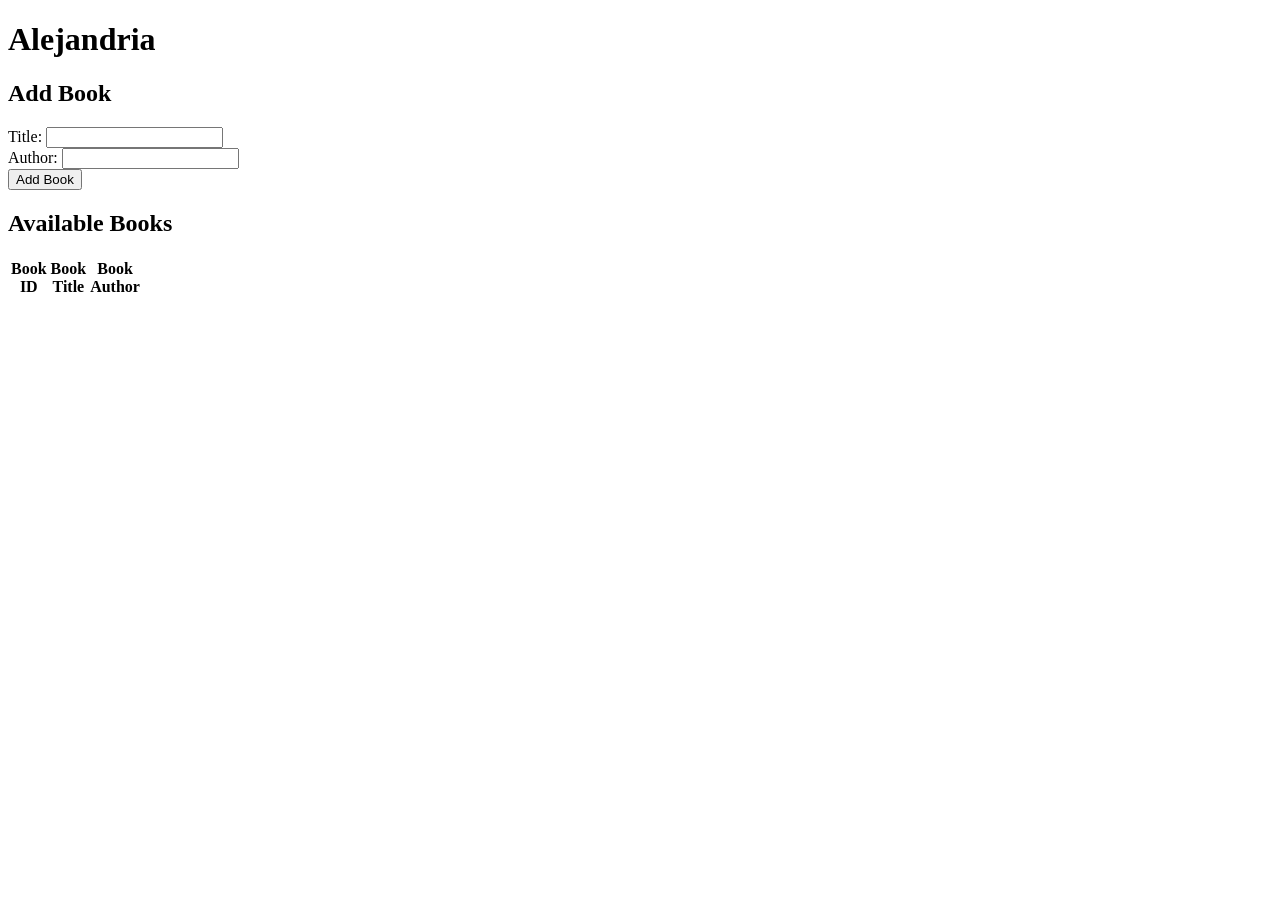
==== frontend/index.html @ a6811c59 "feat: add frontend book creation and listing" ====
<!DOCTYPE html>
<html lang="en">
<head>
    <meta charset="UTF-8">
    <meta name="viewport" content="width=device-width, initial-scale=1.0">

    <title>Alejandria</title>

    <link rel="stylesheet" href="./css/style.css">
</head>

<body>

    <main id="head">
        <h1>Alejandria</h1>
        <section>
    <h2>Add Book</h2>

    <form id="book-form">
        <div>
            <label for="title">Title:</label>
            <input
                type="text"
                id="title"
                name="title"
                required
            >
        </div>

        <div>
            <label for="author">Author:</label>
            <input
                type="text"
                id="author"
                name="author"
                required
            >
        </div>

        <button type="submit">Add Book</button>
    </form>

    <p id="form-message"></p>
</section>

        <section>
            <h2>Available Books</h2>

            <table>
                <thead>
                    <tr>
                        <th>Book<br>ID</th>
                        <th>Book<br>Title</th>
                        <th>Book<br>Author</th>
                    </tr>
                </thead>

                <tbody id="books-list">
                </tbody>
            </table>
        </section>
    </main>

    <script src="./js/app.js"></script>
</body>
</html>
---- frontend/css/style.css ----
.book-form {
    background-color: blueviolet;
}

.head{
    font-family: Georgia, 'Times New Roman', Times, serif;
}
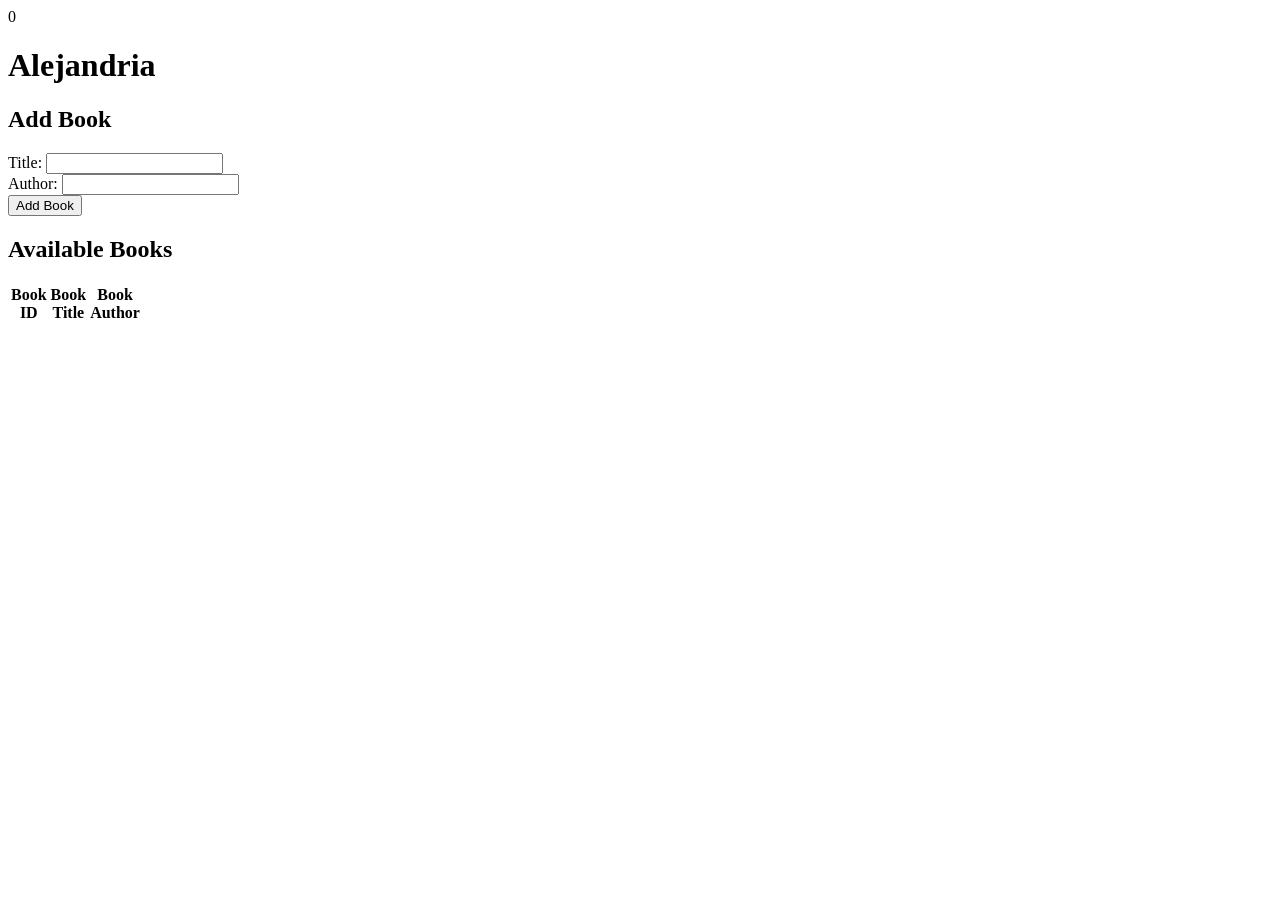
==== commit e96c7cbf: "varon, yo cambie el indexhtml xd" ====
--- a/frontend/index.html
+++ b/frontend/index.html
@@ -11,7 +11,7 @@
 
 <body>
 
-    <main id="head">
+    <main id="head"> 0
         <h1>Alejandria</h1>
         <section>
     <h2>Add Book</h2>
--- a/frontend/css/style.css
+++ b/frontend/css/style.css
@@ -4,4 +4,6 @@
 
 .head{
     font-family: Georgia, 'Times New Roman', Times, serif;
-}+    background-color: blue;
+}
+
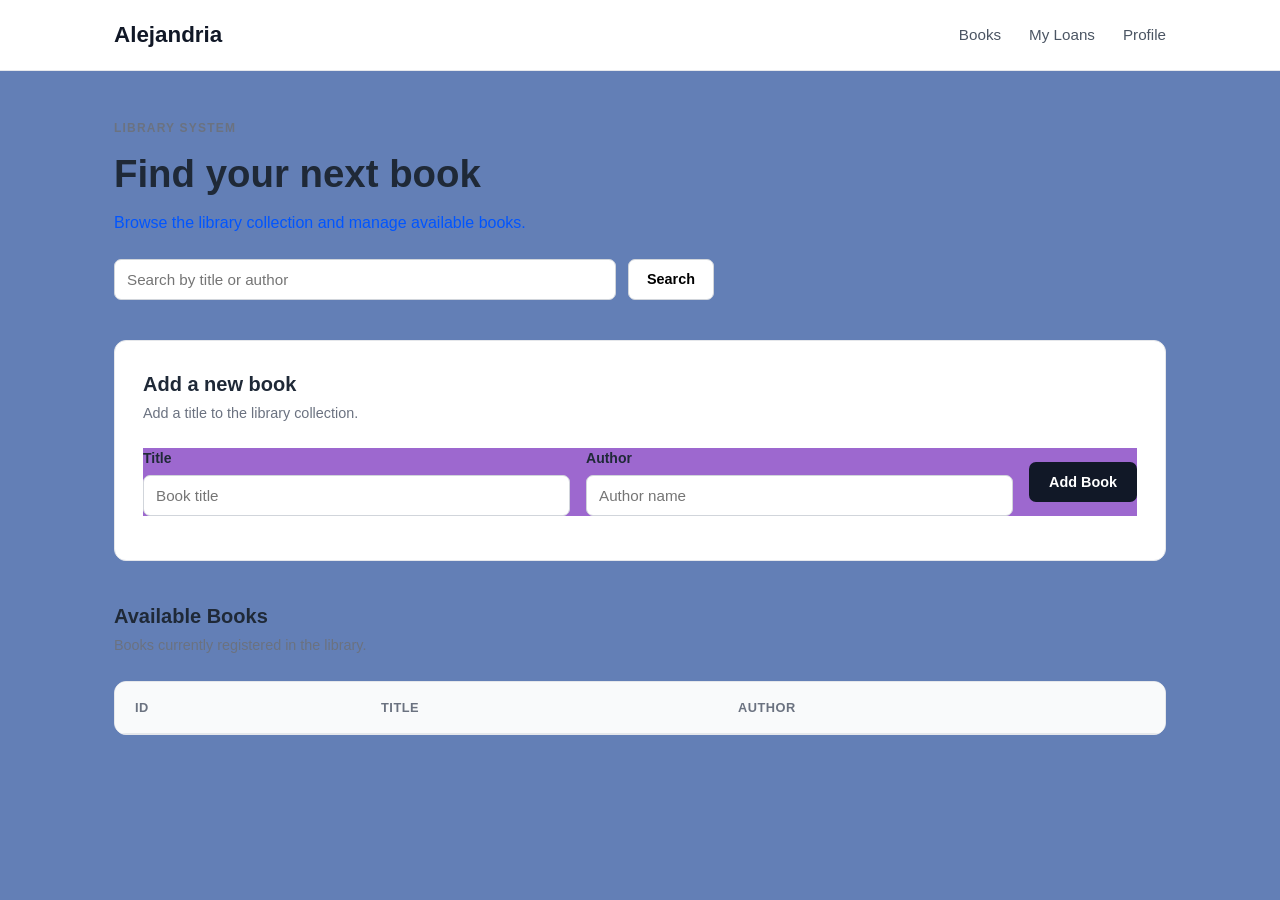
==== commit 2c1921e7: "feat: add in-memory repository for database-free development" ====
--- a/frontend/index.html
+++ b/frontend/index.html
@@ -10,55 +10,114 @@
 </head>
 
 <body>
+    <header class="navbar">
+        <div class="navbar-container">
+            <a href="#" class="logo">Alejandria</a>
 
-    <main id="head"> 0
-        <h1>Alejandria</h1>
-        <section>
-    <h2>Add Book</h2>
+            <nav class="nav-links">
+                <a href="#">Books</a>
+                <a href="#">My Loans</a>
+                <a href="#">Profile</a>
+            </nav>
+        </div>
+    </header>
 
-    <form id="book-form">
-        <div>
-            <label for="title">Title:</label>
-            <input
-                type="text"
-                id="title"
-                name="title"
-                required
-            >
-        </div>
+    <main class="container">
 
-        <div>
-            <label for="author">Author:</label>
-            <input
-                type="text"
-                id="author"
-                name="author"
-                required
-            >
-        </div>
+        <section class="hero">
+            <p class="eyebrow">Library System</p>
 
-        <button type="submit">Add Book</button>
-    </form>
+            <h1 "text-align: center;">Find your next book</h1>
 
-    <p id="form-message"></p>
-</section>
+            <p class="hero-description">
+                Browse the library collection and manage available books.
+            </p>
 
-        <section>
-            <h2>Available Books</h2>
+            <div class="search-container">
+                <input
+                    type="search"
+                    id="book-search"
+                    placeholder="Search by title or author"
+                >
 
-            <table>
-                <thead>
-                    <tr>
-                        <th>Book<br>ID</th>
-                        <th>Book<br>Title</th>
-                        <th>Book<br>Author</th>
-                    </tr>
-                </thead>
+                <button
+                    type="button"
+                    class="secondary-button"
+                    id="search-button"
+                >
+                    Search
+                </button>
+            </div>
+        </section>
 
-                <tbody id="books-list">
-                </tbody>
-            </table>
+        <section class="card">
+            <div class="section-heading">
+                <div>
+                    <h2>Add a new book</h2>
+                    <p>Add a title to the library collection.</p>
+                </div>
+            </div>
+
+            <form id="book-form" class="book-form">
+
+                <div class="form-group">
+                    <label for="title">Title</label>
+
+                    <input
+                        type="text"
+                        id="title"
+                        name="title"
+                        placeholder="Book title"
+                        required
+                    >
+                </div>
+
+                <div class="form-group">
+                    <label for="author">Author</label>
+
+                    <input
+                        type="text"
+                        id="author"
+                        name="author"
+                        placeholder="Author name"
+                        required
+                    >
+                </div>
+
+                <button type="submit" class="primary-button">
+                    Add Book
+                </button>
+            </form>
+
+            <p id="form-message" class="form-message"></p>
         </section>
+
+        <section class="books-section">
+
+            <div class="section-heading">
+                <div>
+                    <h2>Available Books</h2>
+                    <p>Books currently registered in the library.</p>
+                </div>
+            </div>
+
+            <div class="table-container">
+                <table>
+                    <thead>
+                        <tr>
+                            <th>ID</th>
+                            <th>Title</th>
+                            <th>Author</th>
+                        </tr>
+                    </thead>
+
+                    <tbody id="books-list">
+                    </tbody>
+                </table>
+            </div>
+
+        </section>
+
     </main>
 
     <script src="./js/app.js"></script>
--- a/frontend/css/style.css
+++ b/frontend/css/style.css
@@ -1,5 +1,173 @@
+* {
+    margin: 0;
+    padding: 0;
+    box-sizing: border-box;
+}
+
+body {
+    font-family: Arial, Helvetica, sans-serif;
+    background: #637fb6;
+    color: #1f2937;
+    line-height: 1.5;
+    /* background-image: url(../images/alejandria.png); */
+    background-size: cover;
+    background-position: center;
+    background-repeat: no-repeat;
+    background-attachment: fixed;
+    min-height: 100vh;
+}
+
+
+/* NAVBAR */
+
+.navbar {
+    background: white;
+    border-bottom: 1px solid #e5e7eb;
+}
+
+.navbar-container {
+    max-width: 1100px;
+    margin: 0 auto;
+
+    height: 70px;
+
+    display: flex;
+    align-items: center;
+    justify-content: space-between;
+
+    padding: 0 24px;
+}
+
+.logo {
+    font-size: 1.4rem;
+    font-weight: 700;
+    text-decoration: none;
+    color: #111827;
+}
+
+.nav-links {
+    display: flex;
+    gap: 28px;
+}
+
+.nav-links a {
+    color: #4b5563;
+    text-decoration: none;
+    font-size: 0.95rem;
+}
+
+.nav-links a:hover {
+    color: #111827;
+}
+
+
+/* PAGE */
+
+.container {
+    max-width: 1100px;
+    margin: 0 auto;
+    padding: 48px 24px;
+}
+
+
+/* HERO */
+
+.hero {
+    margin-bottom: 40px;
+}
+
+
+
+.eyebrow {
+    text-transform: uppercase;
+    font-size: 0.75rem;
+    font-weight: 700;
+    letter-spacing: 0.1em;
+    color: #6b7280;
+    margin-bottom: 8px;
+}
+
+.hero h1 {
+    font-size: 2.4rem;
+    margin-bottom: 8px;
+}
+
+.hero-description {
+    color: #0055ff;
+    margin-bottom: 24px;
+}
+
+.search-container {
+    display: flex;
+    gap: 12px;
+    max-width: 600px;
+}
+
+.search-container input {
+    flex: 1;
+}
+
+
+/* CARDS */
+
+.card {
+    background: white;
+
+    border: 1px solid #e5e7eb;
+    border-radius: 12px;
+
+    padding: 28px;
+
+    margin-bottom: 40px;
+}
+
+.section-heading {
+    display: flex;
+    justify-content: space-between;
+    align-items: center;
+
+    margin-bottom: 24px;
+}
+
+.section-heading h2 {
+    font-size: 1.25rem;
+    margin-bottom: 4px;
+}
+
+.section-heading p {
+    color: #6b7280;
+    font-size: 0.9rem;
+}
+
+
+/* FORM */
+
 .book-form {
-    background-color: blueviolet;
+    display: grid;
+
+    grid-template-columns:
+        minmax(0, 1fr)
+        minmax(0, 1fr)
+        auto;
+
+    gap: 16px;
+
+    align-items: center;
+    border-radius: 8;
+}
+
+.form-group {
+    display: flex;
+    flex-direction: column;
+    gap: 6px;
+}
+
+label {
+    font-size: 0.875rem;
+    font-weight: 600;
+}
+.book-form {
+    background-color: rgb(157, 104, 207);
 }
 
 .head{
@@ -7,3 +175,140 @@
     background-color: blue;
 }
 
+
+input {
+    width: 100%;
+
+    padding: 11px 12px;
+
+    border: 1px solid #d1d5db;
+    border-radius: 7px;
+
+    font-size: 0.95rem;
+
+    outline: none;
+}
+
+input:focus {
+    border-color: #374151;
+}
+
+
+/* BUTTONS */
+
+button {
+    cursor: pointer;
+    font-size: 0.9rem;
+}
+
+.primary-button {
+    border: none;
+    border-radius: 7px;
+
+    background: #111827;
+    color: white;
+
+    padding: 12px 20px;
+
+    font-weight: 600;
+}
+
+.primary-button:hover {
+    background: #374151;
+}
+
+.secondary-button {
+    background: white;
+
+    border: 1px solid #d1d5db;
+    border-radius: 7px;
+
+    padding: 10px 18px;
+
+    font-weight: 600;
+}
+
+.secondary-button:hover {
+    background: #f3f4f6;
+}
+
+.form-message {
+    margin-top: 16px;
+    font-size: 0.9rem;
+}
+
+
+/* BOOK TABLE */
+
+.books-section {
+    margin-top: 20px;
+}
+
+.table-container {
+    background: white;
+
+    border: 1px solid #e5e7eb;
+    border-radius: 12px;
+
+    overflow: hidden;
+}
+
+table {
+    width: 100%;
+    border-collapse: collapse;
+}
+
+thead {
+    background: #f9fafb;
+}
+
+th,
+td {
+    text-align: left;
+
+    padding: 16px 20px;
+
+    border-bottom: 1px solid #e5e7eb;
+}
+
+th {
+    font-size: 0.8rem;
+    text-transform: uppercase;
+    letter-spacing: 0.04em;
+    color: #6b7280;
+}
+
+td {
+    font-size: 0.95rem;
+}
+
+tbody tr:hover {
+    background: #f9fafb;
+}
+
+tbody tr:last-child td {
+    border-bottom: none;
+}
+
+
+/* RESPONSIVE */
+
+@media (max-width: 700px) {
+
+    .nav-links {
+        display: none;
+    }
+
+    .book-form {
+        grid-template-columns: 1fr;
+    }
+
+    .search-container {
+        flex-direction: column;
+    }
+
+    .hero h1 {
+        font-size: 2rem;
+    }
+
+}
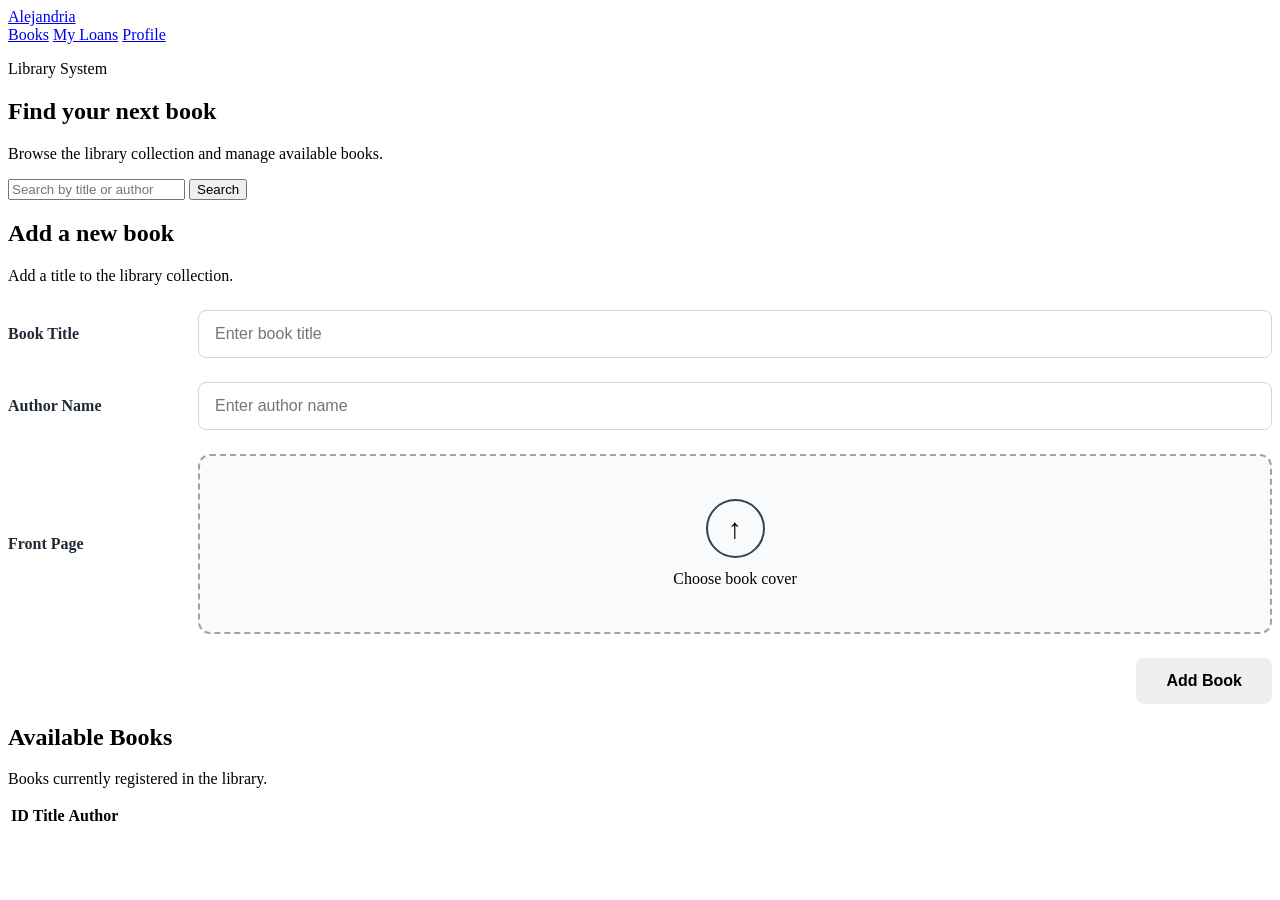
==== commit 9aebf8b7: "feat: add memory repository and update book form design" ====
--- a/frontend/index.html
+++ b/frontend/index.html
@@ -1,5 +1,6 @@
 <!DOCTYPE html>
 <html lang="en">
+
 <head>
     <meta charset="UTF-8">
     <meta name="viewport" content="width=device-width, initial-scale=1.0">
@@ -10,8 +11,10 @@
 </head>
 
 <body>
+
     <header class="navbar">
         <div class="navbar-container">
+
             <a href="#" class="logo">Alejandria</a>
 
             <nav class="nav-links">
@@ -19,21 +22,24 @@
                 <a href="#">My Loans</a>
                 <a href="#">Profile</a>
             </nav>
+
         </div>
     </header>
 
     <main class="container">
 
         <section class="hero">
+
             <p class="eyebrow">Library System</p>
 
-            <h1 "text-align: center;">Find your next book</h1>
+            <h1>Find your next book</h1>
 
             <p class="hero-description">
                 Browse the library collection and manage available books.
             </p>
 
             <div class="search-container">
+
                 <input
                     type="search"
                     id="book-search"
@@ -47,73 +53,149 @@
                 >
                     Search
                 </button>
-            </div>
+
+            </div>
+
         </section>
 
         <section class="card">
+
             <div class="section-heading">
+
                 <div>
                     <h2>Add a new book</h2>
-                    <p>Add a title to the library collection.</p>
-                </div>
+
+                    <p>
+                        Add a title to the library collection.
+                    </p>
+                </div>
+
             </div>
 
             <form id="book-form" class="book-form">
 
-                <div class="form-group">
-                    <label for="title">Title</label>
+                <div class="form-row">
+
+                    <label for="title">
+                        Book Title
+                    </label>
 
                     <input
                         type="text"
                         id="title"
                         name="title"
-                        placeholder="Book title"
+                        placeholder="Enter book title"
                         required
                     >
-                </div>
-
-                <div class="form-group">
-                    <label for="author">Author</label>
+
+                </div>
+
+                <div class="form-row">
+
+                    <label for="author">
+                        Author Name
+                    </label>
 
                     <input
                         type="text"
                         id="author"
                         name="author"
-                        placeholder="Author name"
+                        placeholder="Enter author name"
                         required
                     >
-                </div>
-
-                <button type="submit" class="primary-button">
-                    Add Book
-                </button>
+
+                </div>
+
+                <div class="form-row">
+
+                    <label for="front-page">
+                        Front Page
+                    </label>
+
+                    <div class="cover-container">
+
+                        <label
+                            for="front-page"
+                            class="cover-upload"
+                        >
+
+                            <div class="upload-icon">
+                                ↑
+                            </div>
+
+                            <span>
+                                Choose book cover
+                            </span>
+
+                        </label>
+
+                        <input
+                            type="file"
+                            id="front-page"
+                            name="front-page"
+                            accept="image/*"
+                            hidden
+                        >
+
+                    </div>
+
+                </div>
+
+                <div class="form-actions">
+
+                    <button
+                        type="submit"
+                        class="primary-button"
+                    >
+                        Add Book
+                    </button>
+
+                </div>
+
             </form>
 
-            <p id="form-message" class="form-message"></p>
+            <p
+                id="form-message"
+                class="form-message"
+            ></p>
+
         </section>
 
         <section class="books-section">
 
             <div class="section-heading">
+
                 <div>
+
                     <h2>Available Books</h2>
-                    <p>Books currently registered in the library.</p>
-                </div>
+
+                    <p>
+                        Books currently registered in the library.
+                    </p>
+
+                </div>
+
             </div>
 
             <div class="table-container">
+
                 <table>
+
                     <thead>
+
                         <tr>
                             <th>ID</th>
                             <th>Title</th>
                             <th>Author</th>
                         </tr>
+
                     </thead>
 
                     <tbody id="books-list">
                     </tbody>
+
                 </table>
+
             </div>
 
         </section>
@@ -121,5 +203,7 @@
     </main>
 
     <script src="./js/app.js"></script>
+
 </body>
+
 </html>
--- a/frontend/css/style.css
+++ b/frontend/css/style.css
@@ -1,314 +1,105 @@
-* {
-    margin: 0;
+.book-form {
+    display: flex;
+    flex-direction: column;
+    gap: 24px;
+
+    margin-top: 25px;
     padding: 0;
+
+    background: transparent;
+}
+
+.form-row {
+    display: grid;
+    grid-template-columns: 160px 1fr;
+    gap: 30px;
+    align-items: center;
+}
+
+.form-row > label:first-child {
+    font-size: 16px;
+    font-weight: 600;
+    color: #1f2937;
+}
+
+.form-row input[type="text"] {
+    width: 100%;
+
+    padding: 14px 16px;
+
+    border: 1px solid #d1d5db;
+    border-radius: 8px;
+
+    background: white;
+
+    font-size: 16px;
+
     box-sizing: border-box;
 }
 
-body {
-    font-family: Arial, Helvetica, sans-serif;
-    background: #637fb6;
-    color: #1f2937;
-    line-height: 1.5;
-    /* background-image: url(../images/alejandria.png); */
-    background-size: cover;
-    background-position: center;
-    background-repeat: no-repeat;
-    background-attachment: fixed;
-    min-height: 100vh;
+.form-row input[type="text"]:focus {
+    outline: none;
+    border-color: #6b8fc9;
 }
 
-
-/* NAVBAR */
-
-.navbar {
-    background: white;
-    border-bottom: 1px solid #e5e7eb;
+.cover-container {
+    width: 100%;
 }
 
-.navbar-container {
-    max-width: 1100px;
-    margin: 0 auto;
+.cover-upload {
+    width: 100%;
+    min-height: 180px;
 
-    height: 70px;
+    display: flex;
+    flex-direction: column;
+    align-items: center;
+    justify-content: center;
+
+    gap: 12px;
+
+    border: 2px dashed #9ca3af;
+    border-radius: 12px;
+
+    background: #f9fafb;
+
+    cursor: pointer;
+
+    box-sizing: border-box;
+}
+
+.cover-upload:hover {
+    background: #f3f4f6;
+    border-color: #6b8fc9;
+}
+
+.upload-icon {
+    width: 55px;
+    height: 55px;
 
     display: flex;
     align-items: center;
-    justify-content: space-between;
+    justify-content: center;
 
-    padding: 0 24px;
+    border: 2px solid #374151;
+    border-radius: 50%;
+
+    font-size: 28px;
+    font-weight: bold;
 }
 
-.logo {
-    font-size: 1.4rem;
-    font-weight: 700;
-    text-decoration: none;
-    color: #111827;
-}
-
-.nav-links {
+.form-actions {
     display: flex;
-    gap: 28px;
-}
-
-.nav-links a {
-    color: #4b5563;
-    text-decoration: none;
-    font-size: 0.95rem;
-}
-
-.nav-links a:hover {
-    color: #111827;
-}
-
-
-/* PAGE */
-
-.container {
-    max-width: 1100px;
-    margin: 0 auto;
-    padding: 48px 24px;
-}
-
-
-/* HERO */
-
-.hero {
-    margin-bottom: 40px;
-}
-
-
-
-.eyebrow {
-    text-transform: uppercase;
-    font-size: 0.75rem;
-    font-weight: 700;
-    letter-spacing: 0.1em;
-    color: #6b7280;
-    margin-bottom: 8px;
-}
-
-.hero h1 {
-    font-size: 2.4rem;
-    margin-bottom: 8px;
-}
-
-.hero-description {
-    color: #0055ff;
-    margin-bottom: 24px;
-}
-
-.search-container {
-    display: flex;
-    gap: 12px;
-    max-width: 600px;
-}
-
-.search-container input {
-    flex: 1;
-}
-
-
-/* CARDS */
-
-.card {
-    background: white;
-
-    border: 1px solid #e5e7eb;
-    border-radius: 12px;
-
-    padding: 28px;
-
-    margin-bottom: 40px;
-}
-
-.section-heading {
-    display: flex;
-    justify-content: space-between;
-    align-items: center;
-
-    margin-bottom: 24px;
-}
-
-.section-heading h2 {
-    font-size: 1.25rem;
-    margin-bottom: 4px;
-}
-
-.section-heading p {
-    color: #6b7280;
-    font-size: 0.9rem;
-}
-
-
-/* FORM */
-
-.book-form {
-    display: grid;
-
-    grid-template-columns:
-        minmax(0, 1fr)
-        minmax(0, 1fr)
-        auto;
-
-    gap: 16px;
-
-    align-items: center;
-    border-radius: 8;
-}
-
-.form-group {
-    display: flex;
-    flex-direction: column;
-    gap: 6px;
-}
-
-label {
-    font-size: 0.875rem;
-    font-weight: 600;
-}
-.book-form {
-    background-color: rgb(157, 104, 207);
-}
-
-.head{
-    font-family: Georgia, 'Times New Roman', Times, serif;
-    background-color: blue;
-}
-
-
-input {
-    width: 100%;
-
-    padding: 11px 12px;
-
-    border: 1px solid #d1d5db;
-    border-radius: 7px;
-
-    font-size: 0.95rem;
-
-    outline: none;
-}
-
-input:focus {
-    border-color: #374151;
-}
-
-
-/* BUTTONS */
-
-button {
-    cursor: pointer;
-    font-size: 0.9rem;
+    justify-content: flex-end;
 }
 
 .primary-button {
+    padding: 14px 30px;
+
     border: none;
-    border-radius: 7px;
+    border-radius: 8px;
 
-    background: #111827;
-    color: white;
+    font-size: 16px;
+    font-weight: 600;
 
-    padding: 12px 20px;
-
-    font-weight: 600;
-}
-
-.primary-button:hover {
-    background: #374151;
-}
-
-.secondary-button {
-    background: white;
-
-    border: 1px solid #d1d5db;
-    border-radius: 7px;
-
-    padding: 10px 18px;
-
-    font-weight: 600;
-}
-
-.secondary-button:hover {
-    background: #f3f4f6;
-}
-
-.form-message {
-    margin-top: 16px;
-    font-size: 0.9rem;
-}
-
-
-/* BOOK TABLE */
-
-.books-section {
-    margin-top: 20px;
-}
-
-.table-container {
-    background: white;
-
-    border: 1px solid #e5e7eb;
-    border-radius: 12px;
-
-    overflow: hidden;
-}
-
-table {
-    width: 100%;
-    border-collapse: collapse;
-}
-
-thead {
-    background: #f9fafb;
-}
-
-th,
-td {
-    text-align: left;
-
-    padding: 16px 20px;
-
-    border-bottom: 1px solid #e5e7eb;
-}
-
-th {
-    font-size: 0.8rem;
-    text-transform: uppercase;
-    letter-spacing: 0.04em;
-    color: #6b7280;
-}
-
-td {
-    font-size: 0.95rem;
-}
-
-tbody tr:hover {
-    background: #f9fafb;
-}
-
-tbody tr:last-child td {
-    border-bottom: none;
-}
-
-
-/* RESPONSIVE */
-
-@media (max-width: 700px) {
-
-    .nav-links {
-        display: none;
-    }
-
-    .book-form {
-        grid-template-columns: 1fr;
-    }
-
-    .search-container {
-        flex-direction: column;
-    }
-
-    .hero h1 {
-        font-size: 2rem;
-    }
-
+    cursor: pointer;
 }
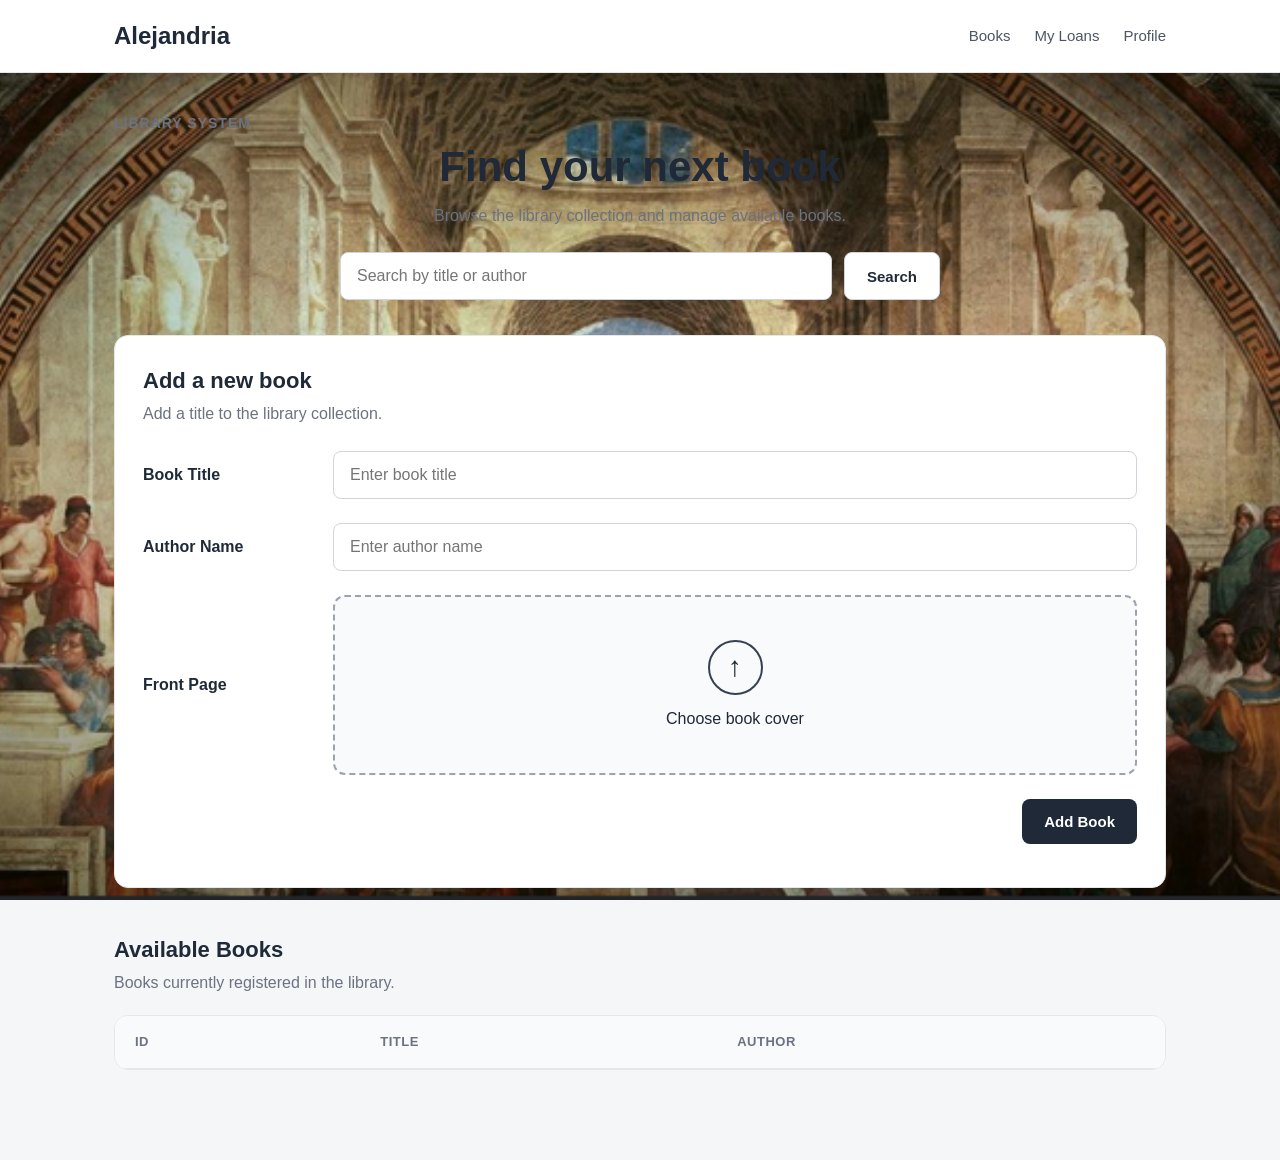
==== commit c6e67fd9: "feat: add more freatures to frontend" ====
--- a/frontend/index.html
+++ b/frontend/index.html
@@ -18,7 +18,7 @@
             <a href="#" class="logo">Alejandria</a>
 
             <nav class="nav-links">
-                <a href="#">Books</a>
+                <a href="./books.html">Books</a>
                 <a href="#">My Loans</a>
                 <a href="#">Profile</a>
             </nav>
--- a/frontend/css/style.css
+++ b/frontend/css/style.css
@@ -1,9 +1,232 @@
+/* =========================
+   RESET
+   ========================= */
+
+* {
+    margin: 0;
+    padding: 0;
+    box-sizing: border-box;
+}
+
+body {
+    font-family: Arial, Helvetica, sans-serif;
+    background: #f5f6f8;
+    color: #1f2937;
+    line-height: 1.5;
+
+    background-image: url("../images/alejandria.png");
+    background-size: cover;
+    background-position: center;
+    background-repeat: no-repeat;
+    background-attachment: fixed;
+
+    min-height: 100vh;
+}
+
+
+/* =========================
+   NAVBAR
+   ========================= */
+
+.navbar {
+    background: white;
+    border-bottom: 1px solid #e5e7eb;
+}
+
+.navbar-container {
+    max-width: 1100px;
+    margin: 0 auto;
+
+    padding: 18px 24px;
+
+    display: flex;
+    align-items: center;
+    justify-content: space-between;
+}
+
+.logo {
+    text-decoration: none;
+    font-size: 24px;
+    font-weight: 700;
+    color: #1f2937;
+}
+
+.nav-links {
+    display: flex;
+    gap: 24px;
+}
+
+.nav-links a {
+    text-decoration: none;
+    color: #4b5563;
+    font-size: 15px;
+}
+
+.nav-links a:hover {
+    color: #111827;
+}
+
+
+/* =========================
+   MAIN CONTAINER
+   ========================= */
+
+.container {
+    max-width: 1100px;
+    margin: 0 auto;
+
+    padding: 40px 24px;
+}
+
+
+/* =========================
+   HERO
+   ========================= */
+
+.hero {
+    margin-bottom: 35px;
+}
+
+.eyebrow {
+    margin-bottom: 8px;
+
+    font-size: 14px;
+    font-weight: 600;
+
+    color: #6b7280;
+    text-transform: uppercase;
+    letter-spacing: 1px;
+}
+
+.hero h1 {
+    margin-bottom: 12px;
+
+    text-align: center;
+
+    font-size: 42px;
+    line-height: 1.2;
+}
+
+.hero-description {
+    margin-bottom: 24px;
+
+    text-align: center;
+
+    color: #6b7280;
+}
+
+
+/* =========================
+   SEARCH
+   ========================= */
+
+.search-container {
+    display: flex;
+    gap: 12px;
+
+    max-width: 600px;
+    margin: 0 auto;
+}
+
+.search-container input {
+    flex: 1;
+
+    padding: 14px 16px;
+
+    border: 1px solid #d1d5db;
+    border-radius: 8px;
+
+    background: white;
+
+    font-size: 16px;
+}
+
+.search-container input:focus {
+    outline: none;
+    border-color: #6b8fc9;
+}
+
+
+/* =========================
+   BUTTONS
+   ========================= */
+
+.primary-button,
+.secondary-button {
+    border: none;
+    border-radius: 8px;
+
+    padding: 14px 22px;
+
+    font-size: 15px;
+    font-weight: 600;
+
+    cursor: pointer;
+}
+
+.primary-button {
+    background: #1f2937;
+    color: white;
+}
+
+.primary-button:hover {
+    background: #111827;
+}
+
+.secondary-button {
+    background: white;
+    color: #1f2937;
+
+    border: 1px solid #d1d5db;
+}
+
+.secondary-button:hover {
+    background: #f3f4f6;
+}
+
+
+/* =========================
+   CARD
+   ========================= */
+
+.card {
+    background: white;
+
+    border: 1px solid #e5e7eb;
+    border-radius: 14px;
+
+    padding: 28px;
+
+    margin-bottom: 45px;
+}
+
+.section-heading {
+    margin-bottom: 20px;
+}
+
+.section-heading h2 {
+    margin-bottom: 5px;
+
+    font-size: 22px;
+}
+
+.section-heading p {
+    color: #6b7280;
+}
+
+
+/* =========================
+   BOOK FORM
+   ========================= */
+
 .book-form {
     display: flex;
     flex-direction: column;
+
     gap: 24px;
 
     margin-top: 25px;
+
     padding: 0;
 
     background: transparent;
@@ -11,14 +234,18 @@
 
 .form-row {
     display: grid;
+
     grid-template-columns: 160px 1fr;
+
     gap: 30px;
+
     align-items: center;
 }
 
 .form-row > label:first-child {
     font-size: 16px;
     font-weight: 600;
+
     color: #1f2937;
 }
 
@@ -39,8 +266,14 @@
 
 .form-row input[type="text"]:focus {
     outline: none;
+
     border-color: #6b8fc9;
 }
+
+
+/* =========================
+   BOOK COVER UPLOAD
+   ========================= */
 
 .cover-container {
     width: 100%;
@@ -48,10 +281,12 @@
 
 .cover-upload {
     width: 100%;
+
     min-height: 180px;
 
     display: flex;
     flex-direction: column;
+
     align-items: center;
     justify-content: center;
 
@@ -69,6 +304,7 @@
 
 .cover-upload:hover {
     background: #f3f4f6;
+
     border-color: #6b8fc9;
 }
 
@@ -87,19 +323,118 @@
     font-weight: bold;
 }
 
+
+/* =========================
+   FORM ACTIONS
+   ========================= */
+
 .form-actions {
     display: flex;
+
     justify-content: flex-end;
 }
 
-.primary-button {
-    padding: 14px 30px;
-
-    border: none;
-    border-radius: 8px;
-
-    font-size: 16px;
-    font-weight: 600;
-
-    cursor: pointer;
+.form-message {
+    margin-top: 15px;
+
+    font-size: 14px;
+}
+
+
+/* =========================
+   BOOKS SECTION
+   ========================= */
+
+.books-section {
+    margin-bottom: 50px;
+}
+
+.table-container {
+    overflow-x: auto;
+
+    background: white;
+
+    border: 1px solid #e5e7eb;
+    border-radius: 14px;
+}
+
+table {
+    width: 100%;
+
+    border-collapse: collapse;
+}
+
+thead {
+    background: #f9fafb;
+}
+
+th,
+td {
+    padding: 16px 20px;
+
+    text-align: left;
+
+    border-bottom: 1px solid #e5e7eb;
+}
+
+th {
+    font-size: 13px;
+
+    text-transform: uppercase;
+    letter-spacing: 0.5px;
+
+    color: #6b7280;
+}
+
+td {
+    font-size: 15px;
+
+    color: #1f2937;
+}
+
+tbody tr:last-child td {
+    border-bottom: none;
+}
+
+
+/* =========================
+   RESPONSIVE
+   ========================= */
+
+@media (max-width: 700px) {
+
+    .navbar-container {
+        flex-direction: column;
+        gap: 15px;
+    }
+
+    .nav-links {
+        gap: 15px;
+    }
+
+    .hero h1 {
+        font-size: 32px;
+    }
+
+    .search-container {
+        flex-direction: column;
+    }
+
+    .form-row {
+        grid-template-columns: 1fr;
+
+        gap: 8px;
+    }
+
+    .form-actions {
+        justify-content: stretch;
+    }
+
+    .form-actions .primary-button {
+        width: 100%;
+    }
+
+    .card {
+        padding: 20px;
+    }
 }
